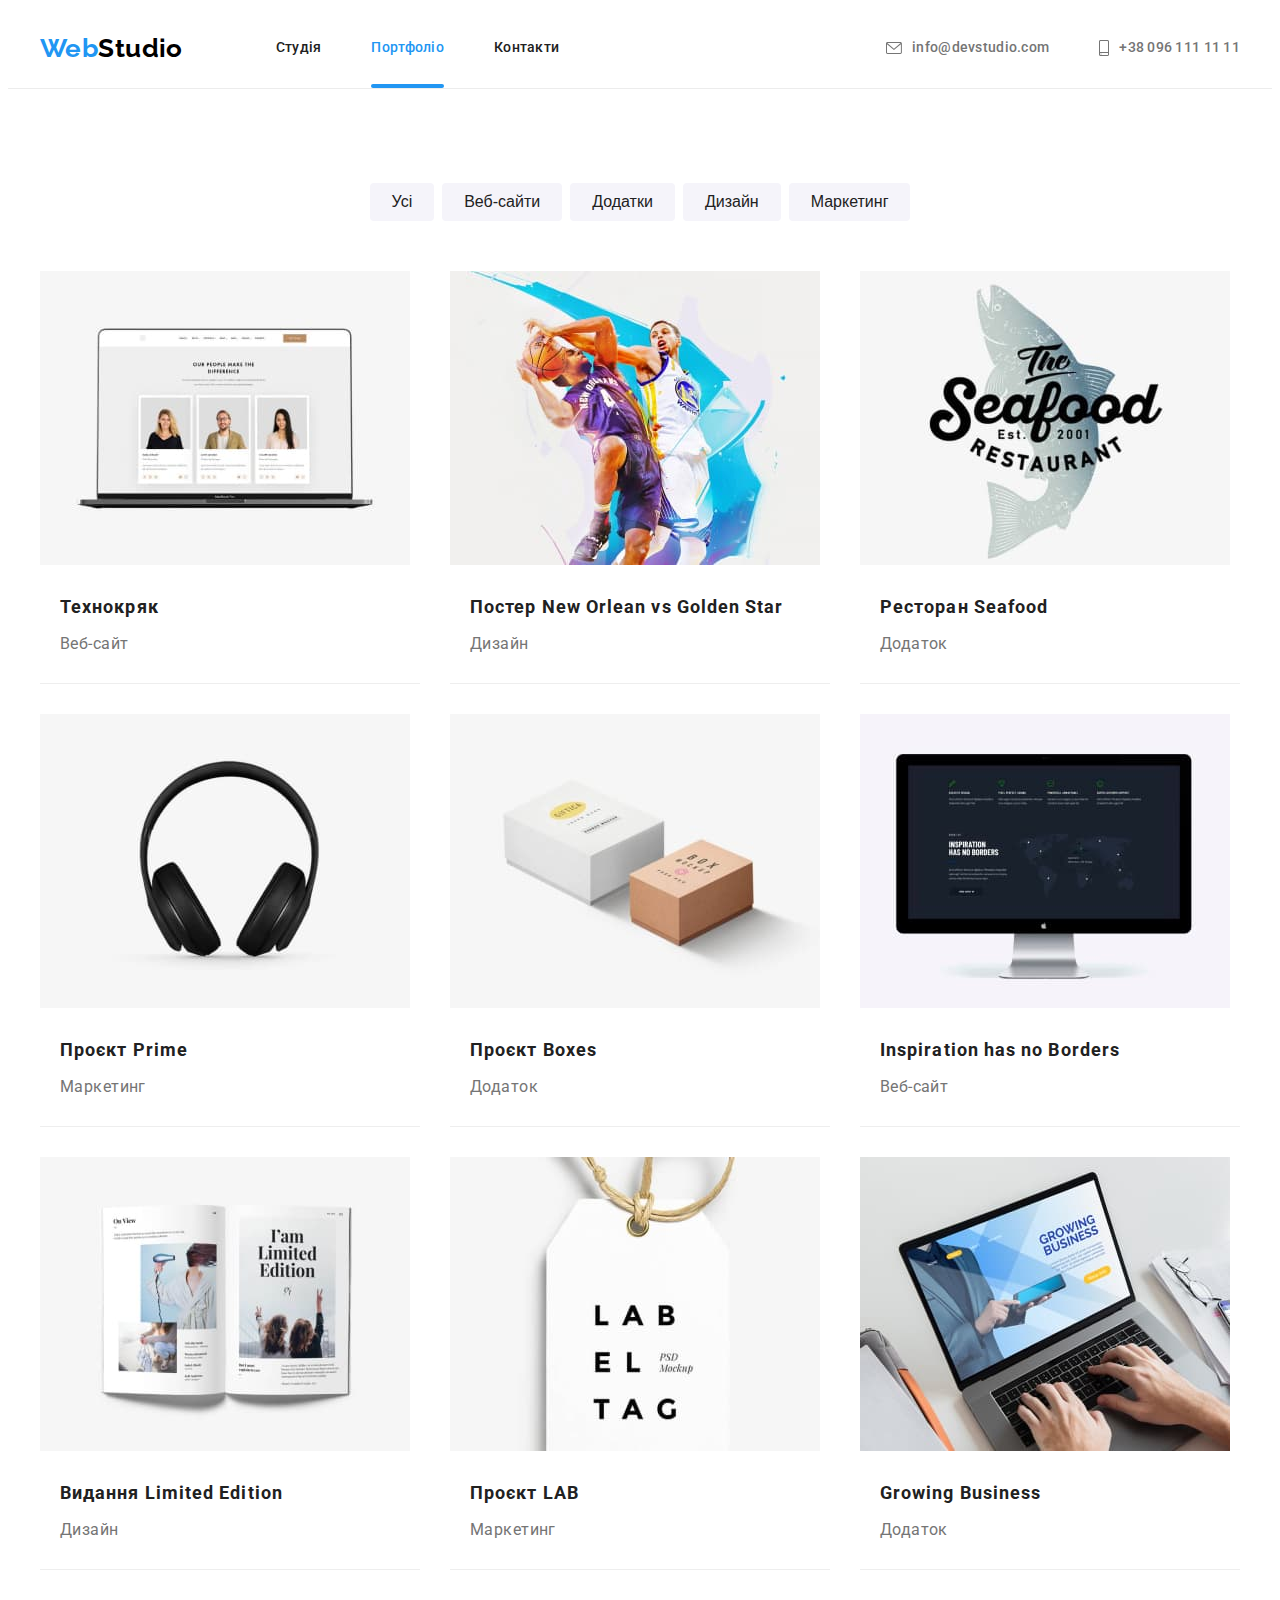
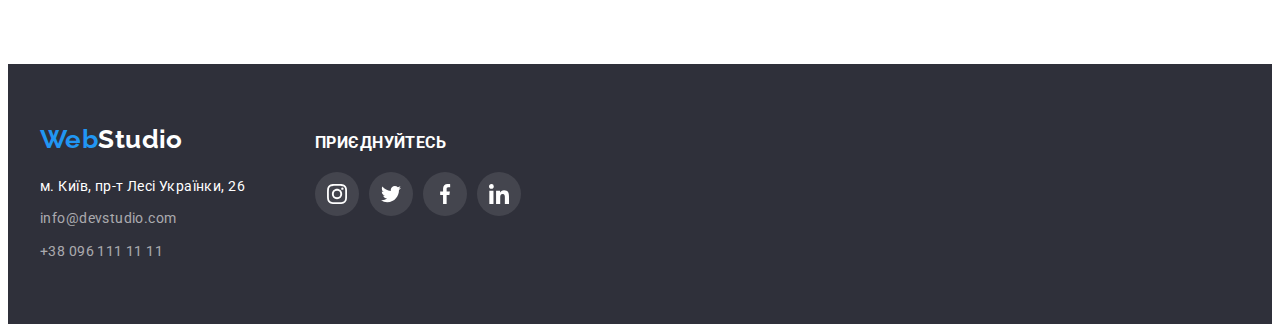
==== portfolio.html @ 8280f0f4 "Initial commit" ====
<!DOCTYPE html>
<html lang="uk">
   <head>
      <meta charset="UTF-8" />
      <meta http-equiv="X-UA-Compatible" content="IE=edge" />
      <meta name="viewport" content="width=device-width, initial-scale=1.0" />
      <title>WebStudio</title>
      <link rel="preconnect" href="https://fonts.googleapis.com" />
      <link rel="preconnect" href="https://fonts.gstatic.com" crossorigin />
      <link
         href="https://fonts.googleapis.com/css2?family=Raleway:wght@700&family=Roboto:wght@400;500;700;900&display=swap"
         rel="stylesheet"
      />
      <link
         rel="stylesheet"
         href="https://cdnjs.cloudflare.com/ajax/libs/modern-normalize/1.1.0/modern-normalize.min.css"
         integrity="sha512-wpPYUAdjBVSE4KJnH1VR1HeZfpl1ub8YT/NKx4PuQ5NmX2tKuGu6U/JRp5y+Y8XG2tV+wKQpNHVUX03MfMFn9Q=="
         crossorigin="anonymous"
         referrerpolicy="no-referrer"
      />
      <link rel="stylesheet" href="./css/styles.css" />
   </head>
   <body>
      <header class="page-header">
         <div class="container">
            <nav class="nav">
               <a href="./index.html" class="logo link">
                  <span>Web</span>Studio
               </a>
               <ul class="nav-list list">
                  <li class="nav-item">
                     <a href="./index.html" class="nav-link link">Студія</a>
                  </li>
                  <li class="nav-item">
                     <a href="./portfolio.html" class="nav-link link current"
                        >Портфоліо</a
                     >
                  </li>
                  <li class="nav-item">
                     <a href="#" class="nav-link link">Контакти</a>
                  </li>
               </ul>
            </nav>
            <ul class="header-contacts-list list">
               <li class="header-contacts-item">
                  <a
                     href="mailto:info@devstudio.com"
                     class="header-contacts-link link"
                  >
                     <svg width="16px" height="12px" class="contacts-icon">
                        <use href="./images/icons.svg#icon-envelope"></use>
                     </svg>
                     info@devstudio.com</a
                  >
               </li>
               <li class="header-contacts-item">
                  <a href="tel:+380961111111" class="header-contacts-link link"
                     ><svg width="10px" height="16px" class="contacts-icon">
                        <use
                           href="./images/icons.svg#icon-smartphone"
                        ></use></svg
                     >+38 096 111 11 11</a
                  >
               </li>
            </ul>
         </div>
      </header>

      <main>
         <section class="section portfolio">
            <div class="container">
               <h1 class="visually-hidden">Приклади робіт</h1>
               <!--filters-->
               <ul class="filter-list list">
                  <li><button type="button" class="button">Усі</button></li>
                  <li>
                     <button type="button" class="button">Веб-сайти</button>
                  </li>
                  <li><button type="button" class="button">Додатки</button></li>
                  <li><button type="button" class="button">Дизайн</button></li>
                  <li>
                     <button type="button" class="button">Маркетинг</button>
                  </li>
               </ul>
               <ul class="example-list list">
                  <li class="example-item">
                     <a href="#" class="example-link link">
                        <div class="example-overlay-thumb">
                           <img
                              src="./images/portfolio/portfolio-1.jpg"
                              alt="Ноутбук з відкритим веб-сайтом."
                              width="370"
                           />
                           <div class="example-hover-overlay">
                              <p class="overlay-text">
                                 Ресурс пропонує комплексні пропозиції з різним
                                 рівнем функціоналу та сервісів. Все це
                                 дозволить відвідувачу отримати вичерпні
                                 відомості про компанію чи приватну особу.
                              </p>
                           </div>
                        </div>
                        <div class="example-item-text">
                           <h2 class="example-list-title title">Технокряк</h2>
                           <p>Веб-сайт</p>
                        </div>
                     </a>
                  </li>
                  <li class="example-item">
                     <a href="#" class="example-link link">
                        <div class="example-overlay-thumb">
                           <img
                              src="./images/portfolio/portfolio-2.jpg"
                              alt="Два спортсмена грають в баскетбол."
                              width="370"
                           />
                           <div class="example-hover-overlay">
                              <p class="overlay-text">
                                 Ресурс пропонує комплексні пропозиції з різним
                                 рівнем функціоналу та сервісів. Все це
                                 дозволить відвідувачу отримати вичерпні
                                 відомості про компанію чи приватну особу.
                              </p>
                           </div>
                        </div>
                        <div class="example-item-text">
                           <h2 class="example-list-title title">
                              Постер
                              <span lang="en">New Orlean vs Golden Star</span>
                           </h2>
                           <p>Дизайн</p>
                        </div>
                     </a>
                  </li>
                  <li class="example-item">
                     <a href="" class="example-link link">
                        <div class="example-overlay-thumb">
                           <img
                              src="./images/portfolio/portfolio-3.jpg"
                              alt="Логотип ресторану."
                              width="370"
                           />
                           <div class="example-hover-overlay">
                              <p class="overlay-text">
                                 Ресурс пропонує комплексні пропозиції з різним
                                 рівнем функціоналу та сервісів. Все це
                                 дозволить відвідувачу отримати вичерпні
                                 відомості про компанію чи приватну особу.
                              </p>
                           </div>
                        </div>
                        <div class="example-item-text">
                           <h2 class="example-list-title title">
                              Ресторан <span lang="en">Seafood</span>
                           </h2>
                           <p>Додаток</p>
                        </div>
                     </a>
                  </li>
                  <li class="example-item">
                     <a href="#" class="example-link link">
                        <div class="example-overlay-thumb">
                           <img
                              src="./images/portfolio/portfolio-4.jpg"
                              alt="Бездротові чорні навушники"
                              width="370"
                           />
                           <div class="example-hover-overlay">
                              <p class="overlay-text">
                                 Ресурс пропонує комплексні пропозиції з різним
                                 рівнем функціоналу та сервісів. Все це
                                 дозволить відвідувачу отримати вичерпні
                                 відомості про компанію чи приватну особу.
                              </p>
                           </div>
                        </div>
                        <div class="example-item-text">
                           <h2 class="example-list-title title">
                              Проєкт <span lang="en">Prime</span>
                           </h2>
                           <p>Маркетинг</p>
                        </div>
                     </a>
                  </li>
                  <li class="example-item">
                     <a href="" class="example-link link">
                        <div class="example-overlay-thumb">
                           <img
                              src="./images/portfolio/portfolio-5.jpg"
                              alt="Біла та кремова коробки"
                              width="370"
                           />
                           <div class="example-hover-overlay">
                              <p class="overlay-text">
                                 Ресурс пропонує комплексні пропозиції з різним
                                 рівнем функціоналу та сервісів. Все це
                                 дозволить відвідувачу отримати вичерпні
                                 відомості про компанію чи приватну особу.
                              </p>
                           </div>
                        </div>
                        <div class="example-item-text">
                           <h2 class="example-list-title title">
                              Проєкт <span lang="en">Boxes</span>
                           </h2>
                           <p>Додаток</p>
                        </div>
                     </a>
                  </li>
                  <li class="example-item">
                     <a href="#" class="example-link link">
                        <div class="example-overlay-thumb">
                           <img
                              src="./images/portfolio/portfolio-6.jpg"
                              alt="Комп'ютер iMac з відкритим веб-сайтом."
                              width="370"
                           />
                           <div class="example-hover-overlay">
                              <p class="overlay-text">
                                 Ресурс пропонує комплексні пропозиції з різним
                                 рівнем функціоналу та сервісів. Все це
                                 дозволить відвідувачу отримати вичерпні
                                 відомості про компанію чи приватну особу.
                              </p>
                           </div>
                        </div>
                        <div class="example-item-text">
                           <h2 lang="en" class="example-list-title title">
                              Inspiration has no Borders
                           </h2>
                           <p>Веб-сайт</p>
                        </div>
                     </a>
                  </li>
                  <li class="example-item">
                     <a href="#" class="example-link link">
                        <div class="example-overlay-thumb">
                           <img
                              src="./images/portfolio/portfolio-7.jpg"
                              alt="Розворіт глянсового журналу."
                              width="370"
                           />
                           <div class="example-hover-overlay">
                              <p class="overlay-text">
                                 Ресурс пропонує комплексні пропозиції з різним
                                 рівнем функціоналу та сервісів. Все це
                                 дозволить відвідувачу отримати вичерпні
                                 відомості про компанію чи приватну особу.
                              </p>
                           </div>
                        </div>
                        <div class="example-item-text">
                           <h2 class="example-list-title title">
                              Видання <span lang="en">Limited Edition</span>
                           </h2>
                           <p>Дизайн</p>
                        </div>
                     </a>
                  </li>
                  <li class="example-item">
                     <a href="#" class="example-link link">
                        <div class="example-overlay-thumb">
                           <img
                              src="./images/portfolio/portfolio-8.jpg"
                              alt="Бейдж з логотипом компанії."
                              width="370"
                           />
                           <div class="example-hover-overlay">
                              <p class="overlay-text">
                                 Ресурс пропонує комплексні пропозиції з різним
                                 рівнем функціоналу та сервісів. Все це
                                 дозволить відвідувачу отримати вичерпні
                                 відомості про компанію чи приватну особу.
                              </p>
                           </div>
                        </div>
                        <div class="example-item-text">
                           <h2 class="example-list-title title">
                              Проєкт <span lang="en">LAB</span>
                           </h2>
                           <p>Маркетинг</p>
                        </div>
                     </a>
                  </li>
                  <li class="example-item">
                     <a href="#" class="example-link link">
                        <div class="example-overlay-thumb">
                           <img
                              src="./images/portfolio/portfolio-9.jpg"
                              alt="Людина працює за ноутбуком."
                              width="370"
                           />
                           <div class="example-hover-overlay">
                              <p class="overlay-text">
                                 Ресурс пропонує комплексні пропозиції з різним
                                 рівнем функціоналу та сервісів. Все це
                                 дозволить відвідувачу отримати вичерпні
                                 відомості про компанію чи приватну особу.
                              </p>
                           </div>
                        </div>
                        <div class="example-item-text">
                           <h2 lang="en" class="example-list-title title">
                              Growing Business
                           </h2>
                           <p>Додаток</p>
                        </div>
                     </a>
                  </li>
               </ul>
            </div>
         </section>
      </main>

      <footer class="footer">
         <div class="container-wrap container">
            <div class="footer-contacts">
               <a href="./index.html" class="logo link"
                  ><span>Web</span>Studio
               </a>
               <address>
                  <ul class="footer-contacts-list list">
                     <li>
                        <a
                           href="https://goo.gl/maps/rV1uZb9G3z83WBQQ9"
                           target="_blank"
                           rel="noopener noreferrer nofollow"
                           class="footer-address link"
                           >м. Київ, пр-т Лесі Українки, 26</a
                        >
                     </li>
                     <li class="footer-contacts-item">
                        <a
                           href="mailto:info@devstudio.com"
                           class="footer-mail link"
                           >info@devstudio.com</a
                        >
                     </li>
                     <li>
                        <a href="tel:+380961111111" class="footer-tel link"
                           >+38 096 111 11 11</a
                        >
                     </li>
                  </ul>
               </address>
            </div>
            <div class="footer-social-wrap">
               <h3>Приєднуйтесь</h3>
               <div class="footer-social">
                  <ul class="footer-social-list list">
                     <li class="footer-social-item">
                        <a
                           href="#"
                           rel="noopener nofollow noreferrer"
                           class="footer-social-link link"
                           ><svg class="footer-social-icon">
                              <use
                                 href="./images/icons.svg#icon-instagram"
                              ></use></svg
                        ></a>
                     </li>
                     <li class="footer-social-item">
                        <a
                           href="#"
                           rel="noopener nofollow noreferrer"
                           class="footer-social-link link"
                           ><svg class="footer-social-icon">
                              <use
                                 href="./images/icons.svg#icon-twitter"
                              ></use></svg
                        ></a>
                     </li>
                     <li class="footer-social-item">
                        <a
                           href="#"
                           rel="noopener nofollow noreferrer"
                           class="footer-social-link link"
                           ><svg class="footer-social-icon">
                              <use
                                 href="./images/icons.svg#icon-facebook"
                              ></use></svg
                        ></a>
                     </li>
                     <li class="footer-social-item">
                        <a
                           href="#"
                           rel="noopener nofollow noreferrer"
                           class="footer-social-link link"
                           ><svg class="footer-social-icon">
                              <use
                                 href="./images/icons.svg#icon-linkedin"
                              ></use></svg
                        ></a>
                     </li>
                  </ul>
               </div>
            </div>
         </div>
      </footer>
   </body>
</html>
---- css/styles.css ----
:root {
   --primary-text-color: #757575;
   --title-text-color: #212121;
   --accent-color: #2196f3;
   --light-auxiliary-color: #ffffff;
   --dark-auxiliary-color: #000000;
   --light-background-color: #f5f4fa;
   --dark-background-color: #2f303a;
   --icons-color: #afb1b8;
}

body {
   color: var(--primary-text-color);
   background-color: var(--light-auxiliary-color);
   font-family: "Roboto", sans-serif;
   font-size: 14px;
   letter-spacing: 0.03em;
}

/* reset */
p,
h1,
h2,
h3,
h4,
h5,
h6 {
   margin: 0;
}
ul,
ol {
   margin: 0;
   padding-left: 0;
}
button {
   cursor: pointer;
}
address {
   font-style: normal;
}
img {
   display: block;
   max-width: 100%;
   height: auto;
}

/* utils */
.link {
   text-decoration: none;
}

.list {
   list-style-type: none;
}

.title {
   color: var(--title-text-color);
}

.section {
   padding-top: 94px;
   padding-bottom: 94px;
}

.container {
   margin-left: auto;
   margin-right: auto;
   padding-right: 15px;
   padding-left: 15px;
   width: 1200px;
}

.button {
   padding: 6px 22px;
   border-radius: 4px;
   border-width: 0;
}

/* visually-hidden-titles*/
.visually-hidden {
   position: absolute;
   width: 1px;
   height: 1px;
   margin: -1px;
   border: 0;
   padding: 0;

   white-space: nowrap;
   clip-path: inset(100%);
   clip: rect(0 0 0 0);
   overflow: hidden;
}

/* logo */
.logo {
   color: var(--dark-auxiliary-color);
   font-family: "Raleway";
   font-weight: 700;
   font-size: 26px;
   line-height: 1.19;
}

.logo span {
   color: var(--accent-color);
}

/* header */
.page-header {
   border-bottom: 1px solid #ececec;
}

.page-header > .container {
   display: flex;
   justify-content: space-between;
   align-items: center;
}
.nav {
   display: flex;
   gap: 93px;
   align-items: center;
}

.nav-list {
   display: flex;
   gap: 50px;
}

.nav-link,
.header-contacts-link {
   line-height: 1.14;
   letter-spacing: 0.02em;
   font-weight: 500;

   transition: color 250ms cubic-bezier(0.4, 0, 0.2, 1);
}

.nav-item {
   position: relative;
}

.nav-link {
   display: block;
   padding-top: 32px;
   padding-bottom: 32px;

   color: var(--title-text-color);

   transition: color 250ms cubic-bezier(0.4, 0, 0.2, 1);
}

.nav-link.current::after {
   content: "";
   position: absolute;
   left: 0;
   bottom: 0;

   width: 100%;
   height: 4px;

   background-color: var(--accent-color);
   border-radius: 2px;
}

.header-contacts-list {
   display: flex;
   gap: 50px;
}

.header-contacts-link {
   display: flex;
   gap: 10px;
   align-items: center;
   color: var(--primary-text-color);
}

.contacts-icon {
   fill: currentColor;
}

.nav-link:hover,
.nav-link:focus,
.nav-link:active,
.nav-link.current,
.header-contacts-link:hover,
.header-contacts-link:focus {
   color: var(--accent-color);
}

/* hero*/
.hero {
   padding-top: 200px;
   padding-bottom: 200px;
   max-width: 1600px;
   height: 600px;
   margin-left: auto;
   margin-right: auto;

   background-color: var(--dark-background-color);
   background-image: linear-gradient(
         rgba(47, 48, 58, 0.4),
         rgba(47, 48, 58, 0.4)
      ),
      url(../images/studio/hero/overlay.jpg);
   background-repeat: no-repeat;
   background-position: center;
   background-size: cover;
   text-align: center;
}

.hero-title {
   margin-bottom: 30px;
   margin-right: auto;
   margin-left: auto;
   max-width: 696px;

   color: var(--light-auxiliary-color);
   font-weight: 900;
   font-size: 44px;
   line-height: 1.36;
   letter-spacing: 0.06em;
   text-transform: uppercase;
}

.hero-button {
   padding: 10px 32px;

   background: var(--accent-color);
   box-shadow: 0px 4px 4px rgba(0, 0, 0, 0.15);
   border-radius: 4px;
   border-width: 0;
   color: var(--light-auxiliary-color);
   font-weight: 700;
   font-size: 16px;
   line-height: 1.87;
   text-align: center;
   letter-spacing: 0.06em;
}

.hero-button:active {
   background-color: #188ce8;
}

/* features */
.features {
   padding-bottom: 73px;
}

.feature-list {
   display: flex;
   gap: 30px;
}

.feature-item {
   width: calc((100% - 90px) / 4);
}

.feature-box {
   width: 100%;
   height: 120px;
   background-color: var(--light-background-color);
   display: flex;
   justify-content: center;
   align-items: center;
   margin-bottom: 30px;
}

.feature-icon {
   width: 70px;
   height: 70px;
}

.feature-title {
   margin-bottom: 10px;

   font-size: 14px;
   line-height: 1.14;
   text-transform: uppercase;
}

.feature-list .text {
   line-height: 1.71;
}

/* -------------occupation-------------- */
.occupation {
   padding-top: 0;
   padding-bottom: 115px;
}

.section-title {
   margin-bottom: 50px;

   font-size: 36px;
   line-height: 1.17;
   text-align: center;
}

.occupation-list {
   display: flex;
   gap: 30px;
}

.occupation-item {
   width: calc((100% - 60px) / 3);
}

.occupation-thumb {
   position: relative;
   width: 100%;
}

.occupation-label {
   width: 100%;
   height: 70px;
   position: absolute;
   bottom: 0;
   background-image: linear-gradient(
      rgba(47, 48, 58, 0.8),
      rgba(47, 48, 58, 0.8)
   );
   display: flex;
   justify-content: center;
   align-items: center;
}

.occupation-title {
   text-transform: uppercase;
   color: var(--light-auxiliary-color);
   font-size: 14px;
   line-height: 1.14;
}

/* -----------------team----------------- */
.team {
   background-color: var(--light-background-color);
}

.team-list {
   display: flex;
   gap: 30px;
}

.team-card {
   width: calc((100% -60px) / 4);
   background-color: var(--light-auxiliary-color);
   box-shadow: 0px 1px 3px rgba(0, 0, 0, 0.12), 0px 1px 1px rgba(0, 0, 0, 0.14),
      0px 2px 1px rgba(0, 0, 0, 0.2);
   border-radius: 0px 0px 4px 4px;
}

.team-card-text {
   padding-top: 30px;
   padding-bottom: 30px;
}

.team-card-title {
   margin-bottom: 10px;

   font-weight: 500;
   font-size: 16px;
   line-height: 1.19;
   text-align: center;
}

.team-card p {
   font-size: 16px;
   line-height: 1.19;
   text-align: center;
   margin-bottom: 16px;
}

.team-social-list {
   display: flex;
   gap: 10px;
   justify-content: center;
   align-items: center;
}

.team-social-link {
   display: flex;
   justify-content: center;
   align-items: center;

   width: 44px;
   height: 44px;

   color: var(--icons-color);
   border-radius: 50%;

   transition: background-color 250ms cubic-bezier(0.4, 0, 0.2, 1),
      color 250ms cubic-bezier(0.4, 0, 0.2, 1);
}

.team-social-icon {
   width: 20px;
   height: 20px;
   fill: currentColor;
}

.team-social-link:hover,
.team-social-link:focus {
   background-color: var(--accent-color);
   color: var(--light-auxiliary-color);
}

/* clients */

.clients-list {
   display: flex;
   gap: 30px;
}

.clients-item {
   width: calc((100% - 150px) / 6);
   height: 92px;
}

.clients-link {
   width: 100%;
   height: 100%;

   display: flex;
   justify-content: center;
   align-items: center;

   color: var(--icons-color);
   border: 1px solid var(--icons-color);
   border-radius: 4px;

   transition: border-color 250ms cubic-bezier(0.4, 0, 0.2, 1),
      color 250ms cubic-bezier(0.4, 0, 0.2, 1);
}

.clients-icon {
   width: 106px;
   height: 60px;
   fill: currentColor;
}

.clients-link:hover,
.clients-link:focus {
   color: var(--accent-color);
   border-color: var(--accent-color);
}

/* portfolio*/
/* filters */
.filter-list {
   margin-bottom: 50px;
   display: flex;
   justify-content: center;
   gap: 8px;
}

.filter-list .button {
   background-color: var(--light-background-color);
   color: var(--title-text-color);
   font-style: normal;
   font-weight: 500;
   font-size: 16px;
   line-height: 1.62;

   transition: background-color 250ms cubic-bezier(0.4, 0, 0.2, 1),
      color 250ms cubic-bezier(0.4, 0, 0.2, 1),
      box-shadow 250ms cubic-bezier(0.4, 0, 0.2, 1);
}

.filter-list .button:hover,
.filter-list .button:focus,
.filter-list .button:active {
   background-color: var(--accent-color);
   color: var(--light-auxiliary-color);
   box-shadow: 0px 3px 1px rgba(0, 0, 0, 0.1), 0px 1px 2px rgba(0, 0, 0, 0.08),
      0px 2px 2px rgba(0, 0, 0, 0.12);
}

/* examples */
.example-list {
   display: flex;
   flex-wrap: wrap;
   gap: 30px;
}

.example-item {
   width: calc((100% - 60px) / 3);
}

.example-item-text {
   padding: 24px 20px;
   border-bottom: 1px solid #eeeeee;
}

.example-overlay-thumb {
   position: relative;
   width: 100%;
   overflow: hidden;
}

.example-hover-overlay {
   position: absolute;
   top: 0;
   right: 0;
   transform: translateY(100%);

   width: 100%;
   height: 100%;
   background-color: rgba(33, 150, 243, 0.9);

   transition: transform 250ms cubic-bezier(0.4, 0, 0.2, 1);
}

.example-hover-overlay .overlay-text {
   padding: 63px 24px;
   font-size: 18px;
   line-height: calc(28 / 18);
   color: var(--light-auxiliary-color);
}

.example-list-title {
   margin-bottom: 4px;
   font-size: 18px;
   line-height: 2;
   letter-spacing: 0.06em;
}

.example-list p {
   color: var(--primary-text-color);
   font-size: 16px;
   line-height: 1.87;
}

.example-link {
   display: block;
   background-color: var(--light-auxiliary-color);

   transition: box-shadow 250ms cubic-bezier(0.4, 0, 0.2, 1);
}

.example-link:hover {
   box-shadow: 0px 1px 1px rgba(0, 0, 0, 0.12), 0px 4px 4px rgba(0, 0, 0, 0.06),
      1px 4px 6px rgba(0, 0, 0, 0.16);
}

.example-link:hover .example-hover-overlay {
   transform: translateY(0);
}
/* ----------------footer---------------- */
.footer {
   background-color: var(--dark-background-color);
   padding-top: 60px;
   padding-bottom: 60px;
}

.container-wrap {
   display: flex;
   gap: 70px;
}

.footer .logo {
   display: block;
   margin-bottom: 20px;
   color: var(--light-auxiliary-color);
}

.footer-contacts-list .link {
   display: block;

   font-style: normal;
   line-height: 1.71;

   transition: color 250ms cubic-bezier(0.4, 0, 0.2, 1);
}

.footer-address {
   color: var(--light-auxiliary-color);
}

.footer-mail,
.footer-tel {
   color: rgba(255, 255, 255, 0.6);
}

.footer-contacts-list .link:hover,
.footer-contacts-list .link:focus {
   color: var(--accent-color);
}

.footer-contacts-item {
   margin-top: 9px;
   margin-bottom: 9px;
}

.container-wrap {
   display: flex;
   gap: 70px;
   align-items: baseline;
}

.footer-social-wrap > h3 {
   text-transform: uppercase;
   color: var(--light-auxiliary-color);
   margin-bottom: 20px;
}

.footer-social {
   width: 206px;
}

.footer-social-list {
   display: flex;
   gap: 10px;
   justify-content: center;
   align-items: center;
}

.footer-social-item {
   width: 44px;
   height: 44px;
}

.footer-social-link {
   width: 100%;
   height: 100%;

   display: flex;
   justify-content: center;
   align-items: center;

   color: var(--light-auxiliary-color);
   background-color: rgba(255, 255, 255, 0.1);
   border-radius: 50%;

   transition: background-color 250ms cubic-bezier(0.4, 0, 0.2, 1);
}

.footer-social-icon {
   width: 20px;
   height: 20px;
   fill: currentColor;
}

.footer-social-link:hover,
.footer-social-link:focus {
   background-color: var(--accent-color);
}

/* modal */

.backdrop {
   position: fixed;
   top: 0;
   left: 0;

   width: 100%;
   height: 100%;

   background-color: rgba(0, 0, 0, 0.5);

   transition: opacity 250ms cubic-bezier(0.4, 0, 0.2, 1),
      visability 250ms cubic-bezier(0.4, 0, 0.2, 1);
}

.backdrop.is-hidden {
   visibility: hidden;
   opacity: 0;
   pointer-events: none;
}

.modal {
   position: absolute;
   top: 50%;
   left: 50%;
   transform: translate(-50%, -50%);

   width: 528px;
   height: 581px;

   background-color: var(--light-auxiliary-color);
}

.modal-btn {
   position: absolute;
   top: 8px;
   right: 8px;

   width: 30px;
   height: 30px;
   border: 1px solid rgba(0, 0, 0, 0.1);
   border-radius: 50%;

   background-color: var(--light-auxiliary-color);

   display: flex;
   justify-content: center;
   align-items: center;
}
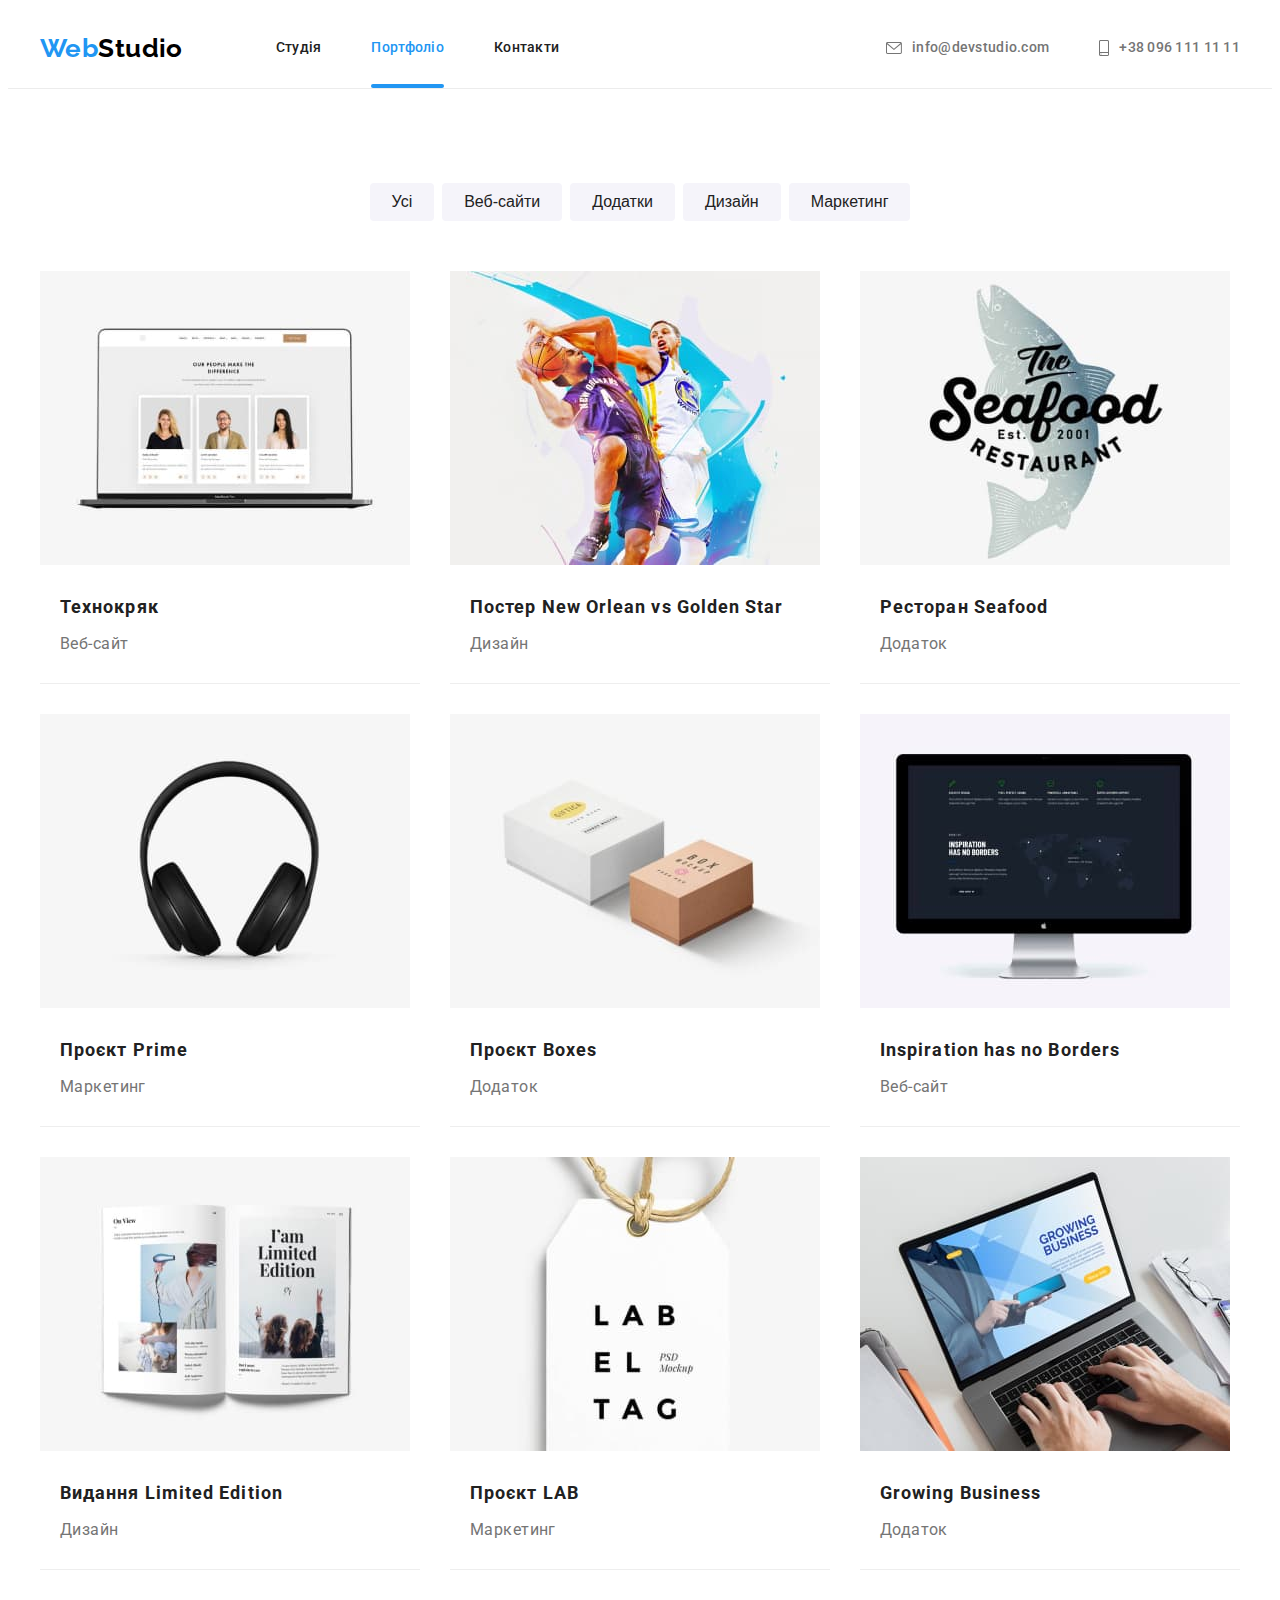
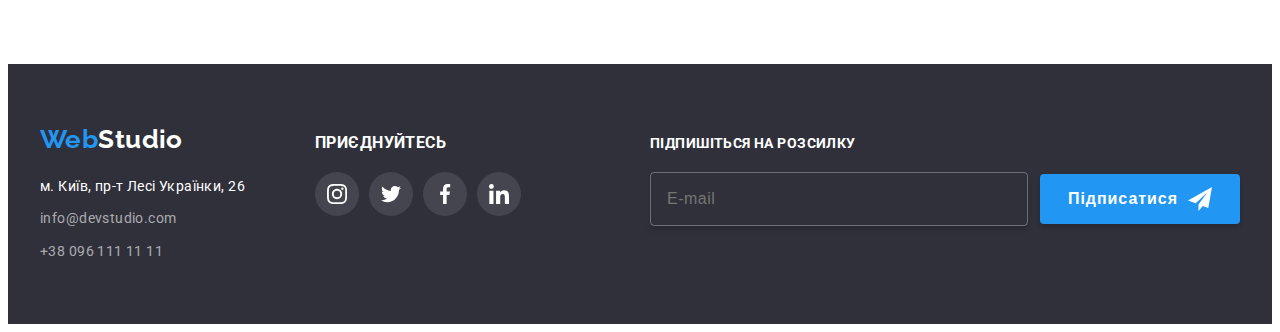
==== commit b31685bc: "correct css" ====
--- a/portfolio.html
+++ b/portfolio.html
@@ -395,6 +395,22 @@
                   </ul>
                </div>
             </div>
+            <div class="footer-subscription">
+               <p class="footer-motivation">Підпишіться на розсилку</p>
+               <form class="footer-subscription-form">
+                  <input
+                     type="email"
+                     placeholder="E-mail"
+                     class="footer-input"
+                  />
+                  <button type="submit" class="subscription-button btn">
+                     Підписатися
+                     <svg width="24" height="24">
+                        <use href="./images/icons.svg#icon-send"></use>
+                     </svg>
+                  </button>
+               </form>
+            </div>
          </div>
       </footer>
    </body>
--- a/css/styles.css
+++ b/css/styles.css
@@ -223,7 +223,9 @@
 
 .hero-button {
    padding: 10px 32px;
-
+}
+
+.btn {
    background: var(--accent-color);
    box-shadow: 0px 4px 4px rgba(0, 0, 0, 0.15);
    border-radius: 4px;
@@ -234,9 +236,12 @@
    line-height: 1.87;
    text-align: center;
    letter-spacing: 0.06em;
-}
-
-.hero-button:active {
+   transition: color 250ms cubic-bezier(0.4, 0, 0.2, 1);
+}
+
+.btn:hover,
+.btn:focus,
+.btn:active {
    background-color: #188ce8;
 }
 
@@ -602,6 +607,16 @@
    margin-bottom: 20px;
 }
 
+.footer-motivation {
+   margin-bottom: 20px;
+
+   font-weight: 700;
+   line-height: 1.14;
+   text-transform: uppercase;
+
+   color: var(--light-auxiliary-color);
+}
+
 .footer-social {
    width: 206px;
 }
@@ -644,6 +659,45 @@
    background-color: var(--accent-color);
 }
 
+.footer-subscription {
+   margin-left: auto;
+}
+
+.footer-subscription-form {
+   display: flex;
+   justify-content: center;
+   align-items: center;
+   gap: 12px;
+}
+
+.footer-input {
+   width: 358px;
+   height: 50px;
+
+   padding-left: 16px;
+
+   border: 1px solid rgba(255, 255, 255, 0.3);
+   box-shadow: 0px 4px 4px rgba(0, 0, 0, 0.15);
+   border-radius: 4px;
+   outline: none;
+   background-color: transparent;
+   font-weight: 400;
+   font-size: 16px;
+   line-height: 1.25;
+   letter-spacing: 0.03em;
+   color: rgba(255, 255, 255, 0.6);
+}
+
+.subscription-button {
+   width: 200px;
+   height: 50px;
+
+   display: flex;
+   justify-content: center;
+   align-items: center;
+   gap: 10px;
+}
+
 /* modal */
 
 .backdrop {
@@ -654,7 +708,7 @@
    width: 100%;
    height: 100%;
 
-   background-color: rgba(0, 0, 0, 0.5);
+   background-color: rgba(0, 0, 0, 0.2);
 
    transition: opacity 250ms cubic-bezier(0.4, 0, 0.2, 1),
       visability 250ms cubic-bezier(0.4, 0, 0.2, 1);
@@ -674,8 +728,16 @@
 
    width: 528px;
    height: 581px;
+   padding: 40px auto;
 
    background-color: var(--light-auxiliary-color);
+   box-shadow: 0px 1px 3px rgba(0, 0, 0, 0.12), 0px 1px 1px rgba(0, 0, 0, 0.14),
+      0px 2px 1px rgba(0, 0, 0, 0.2);
+   border-radius: 4px;
+
+   display: flex;
+   justify-content: center;
+   align-items: center;
 }
 
 .modal-btn {
@@ -693,4 +755,117 @@
    display: flex;
    justify-content: center;
    align-items: center;
-}
+
+   transition: color 250ms cubic-bezier(0.4, 0, 0.2, 1);
+}
+
+.modal-btn:hover,
+.modal-btn:focus {
+   color: var(--accent-color);
+}
+
+.modal-close-icon {
+   fill: currentColor;
+}
+
+.modal-form {
+   width: 448px;
+
+   display: flex;
+   justify-content: center;
+   align-items: center;
+   flex-direction: column;
+}
+
+.form-title {
+   font-size: 20px;
+   line-height: 1.15;
+   text-align: center;
+   color: var(--title-text-color);
+
+   margin-bottom: 12px;
+}
+
+.form-field {
+   width: 100%;
+
+   display: flex;
+   flex-direction: column;
+   gap: 4px;
+
+   margin-bottom: 10px;
+
+   font-size: 12px;
+   line-height: 1.17;
+   letter-spacing: 0.01em;
+}
+
+.form-field input {
+   margin: 0;
+   padding: 12px 12px 12px 42px;
+
+   border: 1px solid rgba(33, 33, 33, 0.2);
+   border-radius: 4px;
+}
+
+.form-field textarea {
+   margin: 0;
+   padding: 12px 16px;
+   height: 120px;
+
+   border: 1px solid rgba(33, 33, 33, 0.2);
+   border-radius: 4px;
+   resize: none;
+}
+
+.form-field textarea::placeholder {
+   color: rgba(117, 117, 117, 0.5);
+}
+
+.form-comment {
+   margin-bottom: 20px;
+}
+
+.form-agreement {
+   display: flex;
+   justify-content: center;
+   align-items: center;
+   gap: 8px;
+
+   position: relative;
+}
+
+.label-agreement {
+   line-height: 1.71;
+   color: var(--primary-text-color);
+}
+
+.custom-checkbox {
+   width: 16px;
+   height: 15px;
+   border: 2px solid var(--title-text-color);
+   border-radius: 2px;
+   background-color: transparent;
+
+   position: absolute;
+}
+
+.checkbox-icon {
+   position: absolute;
+   top: 50%;
+   left: 50%;
+   transform: translate(-50%, -50%);
+   opacity: 0;
+}
+
+.custom-checkbox > svg {
+   transition: opacity 250ms cubic-bezier(0.4, 0, 0.2, 1);
+}
+
+.form-checkbox:checked + .custom-checkbox > svg {
+   opacity: 1;
+}
+
+.modal-form-button {
+   padding: 10px 52px;
+}
